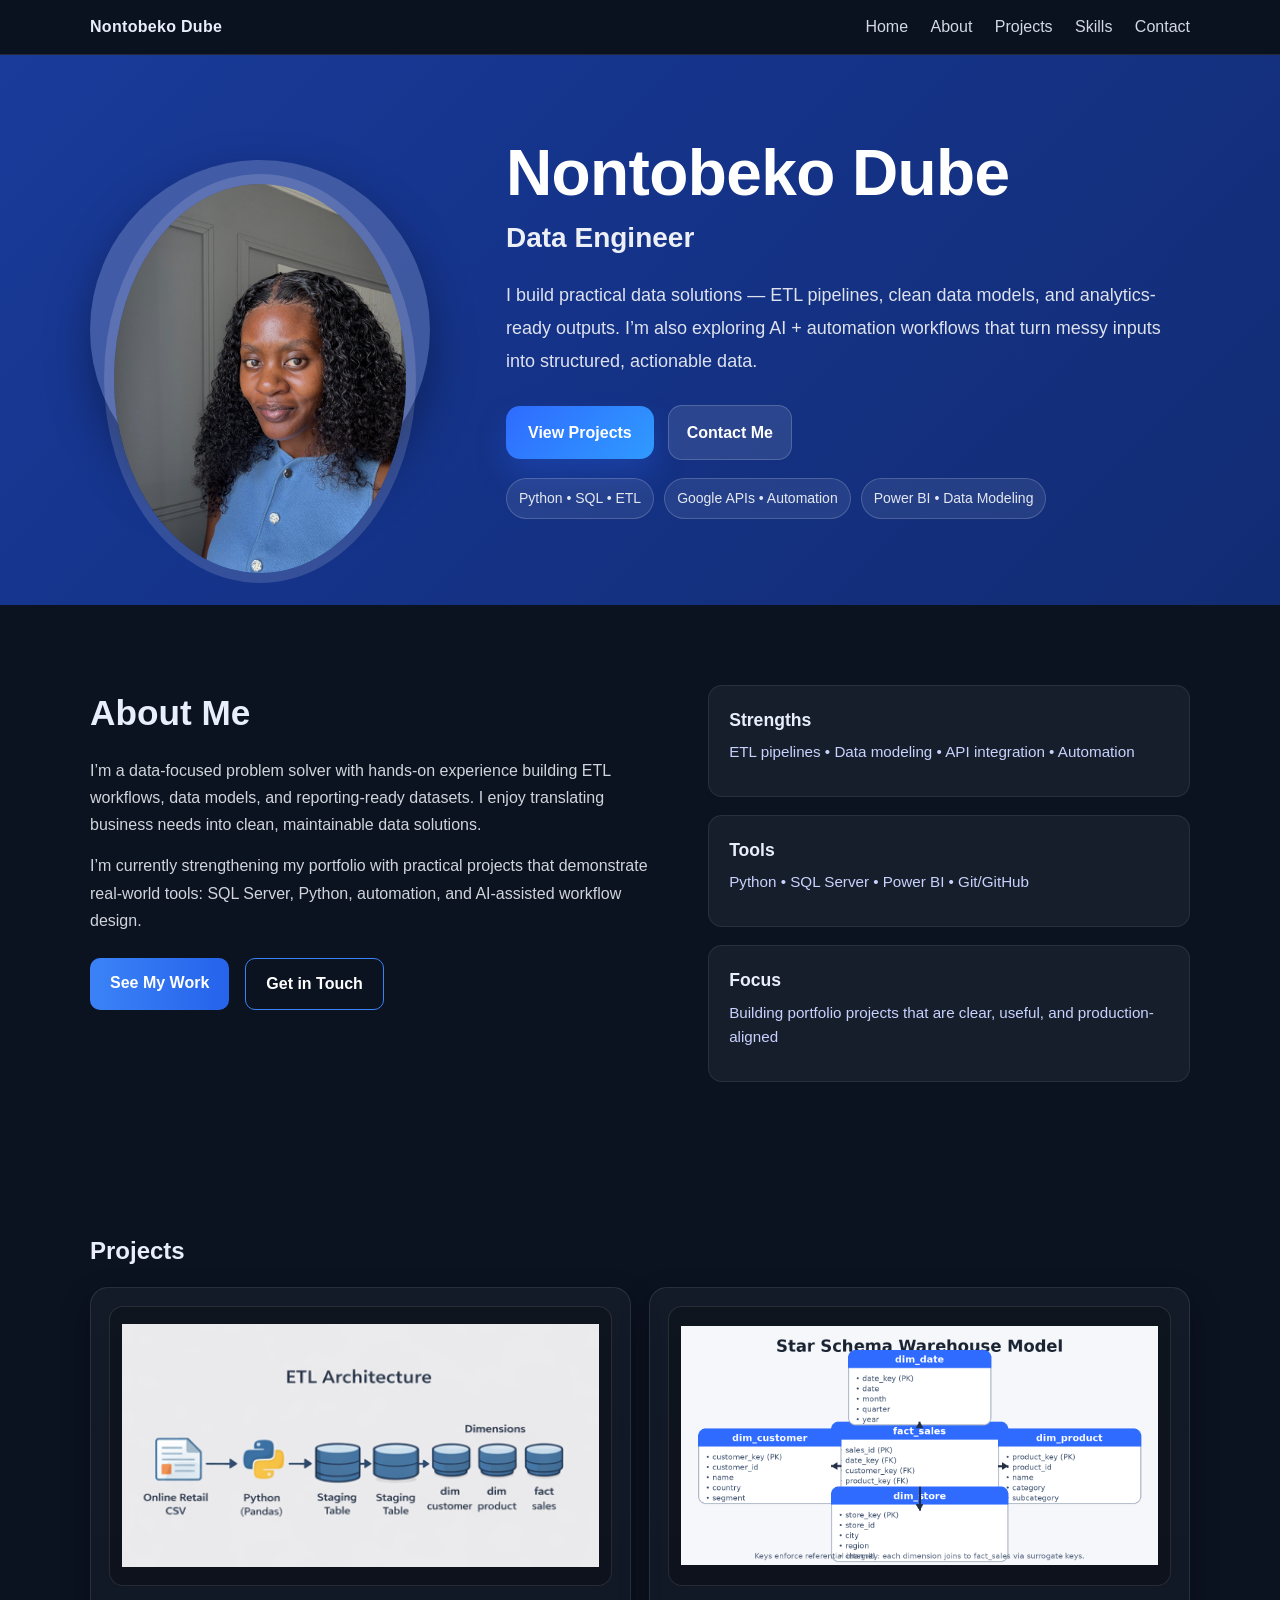
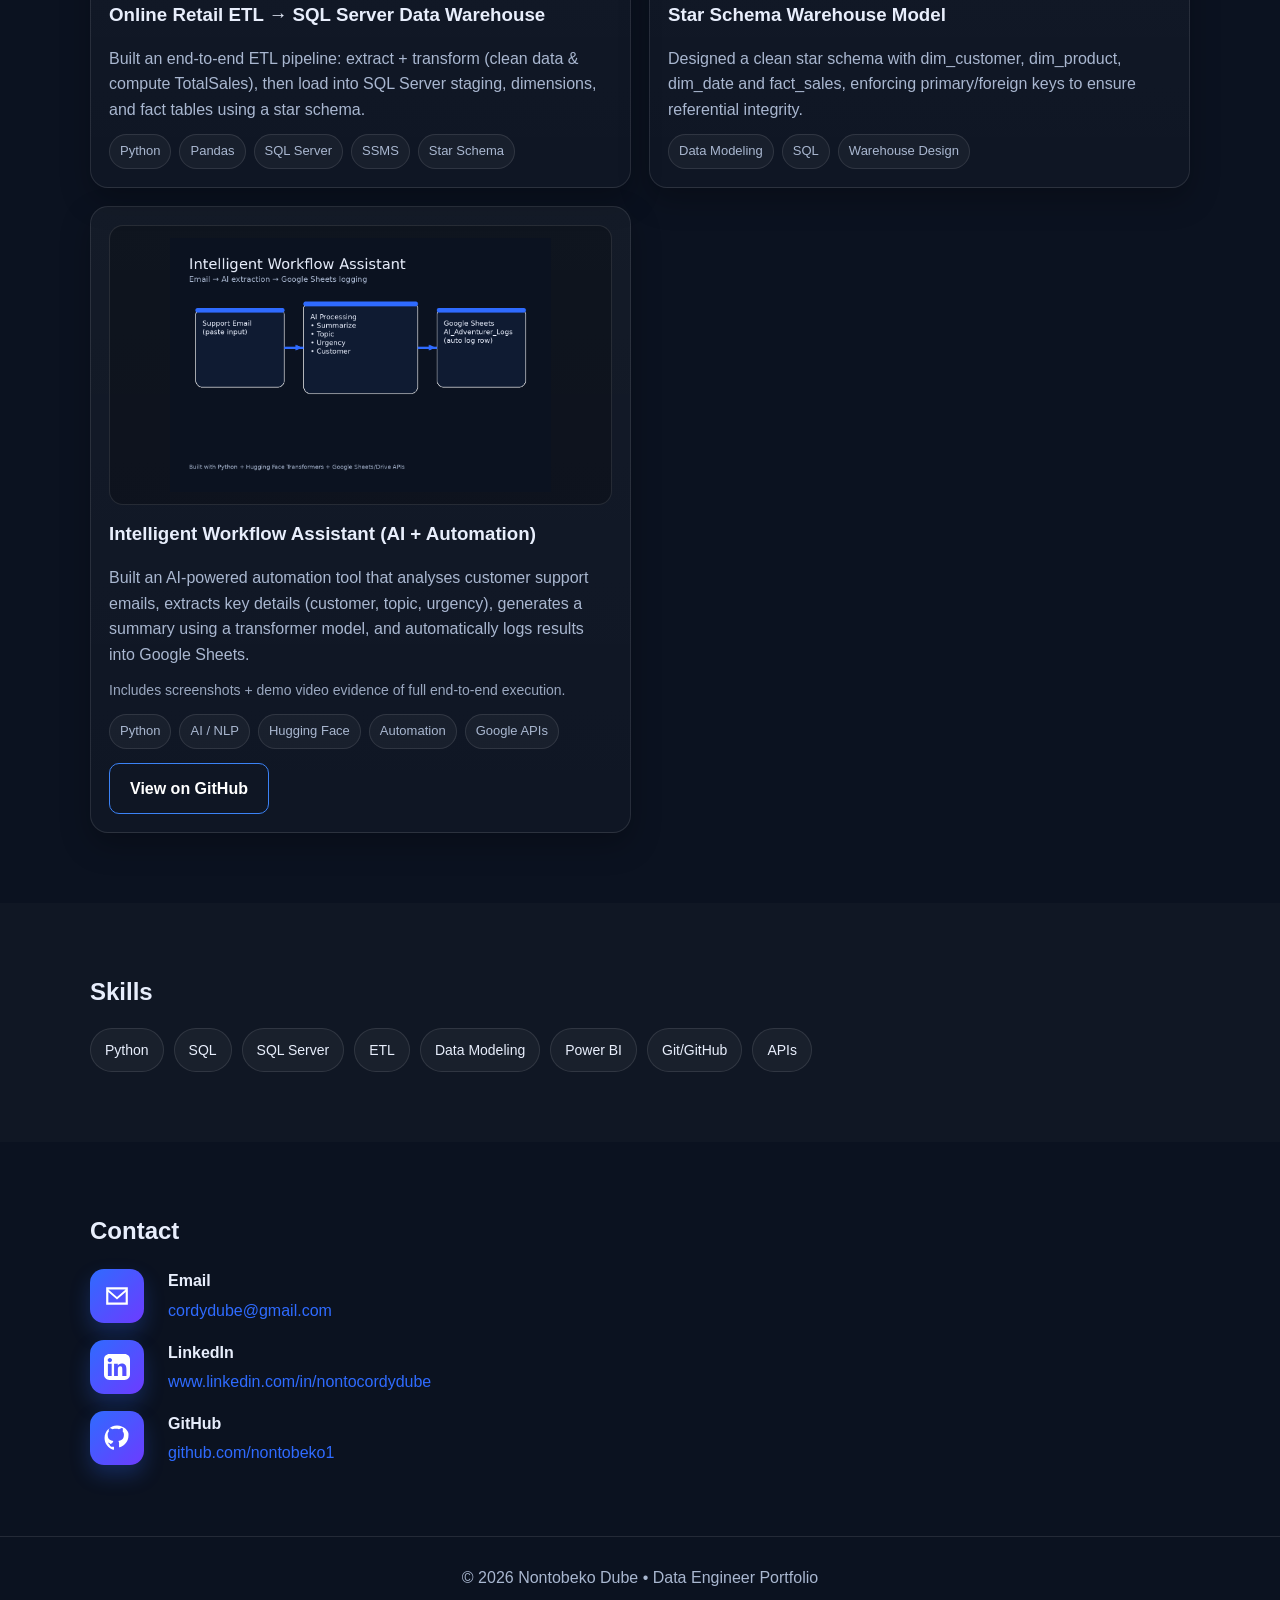
==== index.html @ 47776042 "Initial portfolio site" ====
<!DOCTYPE html>
<html lang="en">
<head>
  <meta charset="UTF-8" />
  <meta name="viewport" content="width=device-width, initial-scale=1.0" />
  <title>Nontobeko Dube | Data Engineer</title>
  <link rel="stylesheet" href="assets/css/style.css" />
</head>

<body>
  <!-- NAV -->
  <header>
    <div class="container header-inner">
      <div class="brand">Nontobeko Dube</div>
      <nav>
        <a href="#home">Home</a>
        <a href="#about">About</a>
        <a href="#projects">Projects</a>
        <a href="#skills">Skills</a>
        <a href="#contact">Contact</a>
      </nav>
    </div>
  </header>

  <!-- HERO (Screenshot-style) -->
  <section id="home" class="hero-v2">
    <div class="container hero-wrap">
      <div class="avatar-ring">
        <img src="assets/images/profile.jpeg" alt="Profile photo" />
      </div>

      <div>
        <h1>Nontobeko Dube</h1>
        <div class="role">Data Engineer</div>

        <p class="summary">
          I build practical data solutions — ETL pipelines, clean data models, and analytics-ready outputs.
          I’m also exploring AI + automation workflows that turn messy inputs into structured, actionable data.
        </p>

        <div class="cta-row">
          <a class="btn-hero" href="#projects">View Projects</a>
          <a class="btn-ghost" href="#contact">Contact Me</a>
        </div>

        <div class="hero-meta">
          <span class="meta-pill">Python • SQL • ETL</span>
          <span class="meta-pill">Google APIs • Automation</span>
          <span class="meta-pill">Power BI • Data Modeling</span>
        </div>
      </div>
    </div>
  </section>

  <!-- ABOUT (same page) -->
  <section id="about" class="about-section">
    <div class="container about-grid">
      <div class="about-text">
        <h2>About Me</h2>
        <p>
          I’m a data-focused problem solver with hands-on experience building ETL workflows, data models,
          and reporting-ready datasets. I enjoy translating business needs into clean, maintainable data solutions.
        </p>
        <p>
          I’m currently strengthening my portfolio with practical projects that demonstrate real-world tools:
          SQL Server, Python, automation, and AI-assisted workflow design.
        </p>

        <div class="about-actions">
          <a class="btn-primary" href="#projects">See My Work</a>
          <a class="btn-outline" href="#contact">Get in Touch</a>
        </div>
      </div>

      <div class="about-stats">
        <div class="stat-card">
          <h3>Strengths</h3>
          <p>ETL pipelines • Data modeling • API integration • Automation</p>
        </div>
        <div class="stat-card">
          <h3>Tools</h3>
          <p>Python • SQL Server • Power BI • Git/GitHub</p>
        </div>
        <div class="stat-card">
          <h3>Focus</h3>
          <p>Building portfolio projects that are clear, useful, and production-aligned</p>
        </div>
      </div>
    </div>
  </section>

  <!-- PROJECTS -->
  <section id="projects" class="section">
    <div class="container">
      <h2>Projects</h2>

      <div class="project-grid">
        <article class="card project-card">
          <img src="assets/images/etl_architecture.png" alt="ETL architecture diagram" />
          <div class="project-body">
            <h3>Online Retail ETL → SQL Server Data Warehouse</h3>
            <p>
              Built an end-to-end ETL pipeline: extract + transform (clean data & compute TotalSales),
              then load into SQL Server staging, dimensions, and fact tables using a star schema.
            </p>
            <div class="tags">
              <span class="tag">Python</span>
              <span class="tag">Pandas</span>
              <span class="tag">SQL Server</span>
              <span class="tag">SSMS</span>
              <span class="tag">Star Schema</span>
            </div>
          </div>
        </article>

        <article class="card project-card">
          <img src="assets/images/star_schema.png" alt="Star schema diagram" />
          <div class="project-body">
            <h3>Star Schema Warehouse Model</h3>
            <p>
              Designed a clean star schema with dim_customer, dim_product, dim_date and fact_sales,
              enforcing primary/foreign keys to ensure referential integrity.
            </p>
            <div class="tags">
              <span class="tag">Data Modeling</span>
              <span class="tag">SQL</span>
              <span class="tag">Warehouse Design</span>
            </div>
          </div>
        </article>

        <!-- NEW PROJECT CARD -->
        <article class="card project-card">
          <img src="assets/images/ai_workflow.png" alt="AI Workflow Assistant diagram" />
          <div class="project-body">
            <h3>Intelligent Workflow Assistant (AI + Automation)</h3>
            <p>
              Built an AI-powered automation tool that analyses customer support emails, extracts key details
              (customer, topic, urgency), generates a summary using a transformer model, and automatically logs
              results into Google Sheets.
            </p>
            <p class="muted">
              Includes screenshots + demo video evidence of full end-to-end execution.
            </p>

            <div class="tags">
              <span class="tag">Python</span>
              <span class="tag">AI / NLP</span>
              <span class="tag">Hugging Face</span>
              <span class="tag">Automation</span>
              <span class="tag">Google APIs</span>
            </div>

            <div class="project-links">
              <a
                href="https://github.com/nontobeko1/ai-workflow-assistant"
                target="_blank"
                rel="noopener"
                class="btn-outline"
              >
                View on GitHub
              </a>
            </div>
          </div>
        </article>
      </div>
    </div>
  </section>

  <!-- SKILLS -->
  <section id="skills" class="section alt">
    <div class="container">
      <h2>Skills</h2>

      <div class="pills">
        <span class="pill">Python</span>
        <span class="pill">SQL</span>
        <span class="pill">SQL Server</span>
        <span class="pill">ETL</span>
        <span class="pill">Data Modeling</span>
        <span class="pill">Power BI</span>
        <span class="pill">Git/GitHub</span>
        <span class="pill">APIs</span>
      </div>
    </div>
  </section>

  <!-- CONTACT -->
  <section id="contact" class="section">
    <div class="container">
      <h2>Contact</h2>

      <div class="contact-wrap">
        <div class="contact-list">
          <div class="contact-item">
            <div class="icon-square">
              <svg viewBox="0 0 24 24"><path d="M2 4h20v16H2V4zm2 2v.01L12 13l8-6.99V6H4zm0 12h16V8.236l-8 6.999-8-7V18z"/></svg>
            </div>
            <div>
              <div class="label">Email</div>
              <div class="value"><a href="mailto:cordydube@gmail.com">cordydube@gmail.com</a></div>
            </div>
          </div>

          <div class="contact-item">
            <div class="icon-square">
              <svg viewBox="0 0 24 24"><path d="M19 0H5C2.2 0 0 2.2 0 5v14c0 2.8 2.2 5 5 5h14c2.8 0 5-2.2 5-5V5c0-2.8-2.2-5-5-5zM7.1 20.4H3.6V9h3.5v11.4zM5.4 7.6c-1.1 0-2-.9-2-2s.9-2 2-2 2 .9 2 2-.9 2-2 2zM20.4 20.4h-3.5v-5.9c0-1.4 0-3.1-1.9-3.1s-2.2 1.5-2.2 3v6h-3.5V9h3.4v1.6h.1c.5-.9 1.7-1.9 3.5-1.9 3.7 0 4.4 2.4 4.4 5.6v6.1z"/></svg>
            </div>
            <div>
              <div class="label">LinkedIn</div>
              <div class="value"><a href="#" target="_blank" rel="noopener">www.linkedin.com/in/nontocordydube</a></div>
            </div>
          </div>

          <div class="contact-item">
            <div class="icon-square">
              <svg viewBox="0 0 24 24"><path d="M12 .5C5.7.5.5 5.7.5 12c0 5.1 3.3 9.4 7.9 10.9.6.1.8-.3.8-.6v-2.3c-3.2.7-3.9-1.4-3.9-1.4-.5-1.2-1.2-1.5-1.2-1.5-1-.7.1-.7.1-.7 1.1.1 1.7 1.1 1.7 1.1 1 .1 1.7-.9 2.1-1.3.1-.7.4-1.2.7-1.5-2.6-.3-5.3-1.3-5.3-5.7 0-1.3.5-2.4 1.2-3.2-.1-.3-.5-1.5.1-3.1 0 0 1-.3 3.3 1.2.9-.3 1.9-.4 2.9-.4s2 .1 2.9.4c2.3-1.5 3.3-1.2 3.3-1.2.6 1.6.2 2.8.1 3.1.7.8 1.2 1.9 1.2 3.2 0 4.4-2.7 5.4-5.3 5.7.4.3.8 1 .8 2.1v3.2c0 .3.2.7.8.6 4.6-1.5 7.9-5.8 7.9-10.9C23.5 5.7 18.3.5 12 .5z"/></svg>
            </div>
            <div>
              <div class="label">GitHub</div>
              <div class="value"><a href="https://github.com/nontobeko1" target="_blank" rel="noopener">github.com/nontobeko1</a></div>
            </div>
          </div>

        </div>
      </div>
    </div>
  </section>

  <!-- FOOTER -->
  <footer class="footer">
    <div class="container">
      © <span id="year"></span> Nontobeko Dube • Data Engineer Portfolio
    </div>
  </footer>

  <script>
    document.getElementById("year").textContent = new Date().getFullYear();
  </script>
</body>
</html>
---- assets/css/style.css ----
:root{
  --bg:#0b1220;
  --panel:#0f1b32;
  --card:#0f1a2e;
  --text:#e8eefc;
  --muted:#a9b7d0;
  --line:rgba(255,255,255,.10);
  --accent:#2f6bff;
}

*{box-sizing:border-box}
html,body{margin:0;padding:0;font-family:Arial, sans-serif;background:var(--bg);color:var(--text);line-height:1.6}
a{color:inherit}
.container{width:min(1100px,92%);margin:0 auto}
.section{padding:70px 0}
.section.alt{background:rgba(255,255,255,.02)}
h1,h2,h3{margin:0 0 16px}
p{margin:0 0 12px;color:var(--muted)}

header{
  position:sticky;top:0;z-index:50;
  background:rgba(11,18,32,.85);
  backdrop-filter: blur(10px);
  border-bottom:1px solid var(--line);
}
.header-inner{display:flex;align-items:center;justify-content:space-between;padding:14px 0}
.brand{font-weight:700;letter-spacing:.3px}
nav a{margin-left:18px;text-decoration:none;color:var(--text);opacity:.9}
nav a:hover{opacity:1}

.card{
  background:linear-gradient(180deg,rgba(255,255,255,.04),rgba(255,255,255,.02));
  border:1px solid var(--line);
  border-radius:18px;
  padding:18px;
  box-shadow:0 12px 30px rgba(0,0,0,.25);
}

.grid-2{display:grid;grid-template-columns:repeat(2,1fr);gap:18px}
@media (max-width:900px){.grid-2{grid-template-columns:1fr}}

.project-grid{display:grid;grid-template-columns:repeat(2,1fr);gap:18px}
@media (max-width:900px){.project-grid{grid-template-columns:1fr}}

.project-card img{
  width:100%;
  height:280px;
  object-fit:contain;              /* keeps diagrams readable */
  background:rgba(0,0,0,.22);
  border:1px solid var(--line);
  border-radius:14px;
  display:block;
  padding:12px;                    /* gives breathing room for diagrams */
}

.project-body{padding-top:14px}
.tags{display:flex;gap:8px;flex-wrap:wrap;margin-top:10px}
.tag{
  padding:6px 10px;border-radius:999px;
  background:rgba(255,255,255,.04);
  border:1px solid var(--line);
  color:var(--muted);font-size:13px;
}

/* NEW: project card buttons/links */
.project-links{
  margin-top: 14px;
  display: flex;
  gap: 12px;
  flex-wrap: wrap;
}

/* NEW: muted helper text */
.muted{
  color: rgba(169,183,208,0.9);
  font-size: 14px;
}

.pills{display:flex;gap:10px;flex-wrap:wrap;margin-top:10px}
.pill{
  padding:10px 14px;border-radius:999px;
  background:rgba(255,255,255,.04);
  border:1px solid var(--line);
  color:var(--text);
  font-size:14px;
  white-space:nowrap;
}

.footer{padding:28px 0;border-top:1px solid var(--line);color:var(--muted);text-align:center}

/* =========================
   HERO (Screenshot-style)
========================= */
.hero-v2{
  background: linear-gradient(135deg, #1a3b9a 0%, #15348c 35%, #122c73 100%);
  padding: 86px 0;
}

.hero-v2 .hero-wrap{
  display: grid;
  grid-template-columns: 360px 1fr;
  gap: 56px;
  align-items: center;
}

.hero-v2 .avatar-ring{
  width: 340px;
  height: 340px;
  border-radius: 50%;
  padding: 14px;
  background: rgba(255,255,255,0.18);
  box-shadow: 0 18px 45px rgba(0,0,0,0.35);
  display: grid;
  place-items: center;
}

.hero-v2 .avatar-ring img{
  width: 100%;
  height: 100%;
  border-radius: 50%;
  object-fit: cover;
  border: 10px solid rgba(255,255,255,0.14);
}

.hero-v2 h1{
  font-size: 64px;
  line-height: 1.02;
  margin: 0 0 10px;
  color: #ffffff;
  letter-spacing: -0.6px;
}

.hero-v2 .role{
  font-size: 28px;
  font-weight: 800;
  margin: 0 0 18px;
  color: rgba(255,255,255,0.92);
}

.hero-v2 .summary{
  font-size: 18px;
  line-height: 1.85;
  max-width: 760px;
  color: rgba(255,255,255,0.86);
  margin: 0 0 26px;
}

.hero-v2 .cta-row{
  display: flex;
  gap: 14px;
  align-items: center;
  flex-wrap: wrap;
}

.hero-v2 .btn-hero{
  background: linear-gradient(135deg, #2f6bff, #2f9bff);
  color: #ffffff;
  border: none;
  padding: 14px 22px;
  border-radius: 14px;
  font-weight: 800;
  text-decoration: none;
  display: inline-flex;
  align-items: center;
  gap: 10px;
  box-shadow: 0 16px 30px rgba(47,107,255,0.25);
}

.hero-v2 .btn-hero:hover{transform: translateY(-1px);}

.hero-v2 .btn-ghost{
  background: rgba(255,255,255,0.10);
  border: 1px solid rgba(255,255,255,0.18);
  color: #ffffff;
  padding: 14px 18px;
  border-radius: 14px;
  text-decoration: none;
  font-weight: 800;
}

.hero-v2 .btn-ghost:hover{background: rgba(255,255,255,0.14);}

.hero-meta{
  margin-top: 18px;
  display:flex;
  gap:10px;
  flex-wrap:wrap;
}

.meta-pill{
  display:inline-flex;
  align-items:center;
  padding:8px 12px;
  border-radius:999px;
  border:1px solid rgba(255,255,255,0.18);
  background: rgba(255,255,255,0.08);
  color: rgba(255,255,255,0.88);
  font-size: 14px;
}

@media (max-width: 900px){
  .hero-v2{padding: 58px 0;}
  .hero-v2 .hero-wrap{
    grid-template-columns: 1fr;
    text-align: center;
    gap: 26px;
  }
  .hero-v2 .avatar-ring{
    margin: 0 auto;
    width: 260px;
    height: 260px;
  }
  .hero-v2 h1{font-size: 44px;}
  .hero-v2 .role{font-size: 22px;}
  .hero-v2 .cta-row{justify-content: center;}
  .hero-meta{justify-content:center;}
}

/* =========================
   ABOUT (same page)
========================= */
.about-section {
  background: #0b1220;
  padding: 80px 0;
}

.about-grid {
  display: grid;
  grid-template-columns: 1.2fr 1fr;
  gap: 40px;
}

.about-text h2 {
  font-size: 2.2rem;
  margin-bottom: 16px;
}

.about-text p {
  color: #d1d5db;
  margin-bottom: 14px;
  line-height: 1.7;
}

.about-actions {
  margin-top: 24px;
  display: flex;
  gap: 16px;
  flex-wrap: wrap;
}

.about-stats {
  display: grid;
  gap: 18px;
}

.stat-card {
  background: rgba(255,255,255,0.05);
  border-radius: 14px;
  padding: 20px;
  border: 1px solid rgba(255,255,255,0.08);
}

.stat-card h3 {
  margin-bottom: 6px;
  font-size: 1.1rem;
}

.stat-card p {
  color: #c7d2fe;
  font-size: 0.95rem;
}

.btn-primary {
  background: linear-gradient(90deg, #3b82f6, #2563eb);
  padding: 12px 20px;
  border-radius: 10px;
  color: #fff;
  text-decoration: none;
  font-weight: 700;
}

.btn-outline {
  border: 1px solid #3b82f6;
  padding: 12px 20px;
  border-radius: 10px;
  color: #fff;
  text-decoration: none;
  font-weight: 700;
}

@media (max-width: 900px) {
  .about-grid {grid-template-columns: 1fr;}
}

/* =========================
   CONTACT (screenshot-style)
========================= */
.contact-wrap{margin-top:18px}
.contact-list{display:grid;gap:16px;max-width:720px}
.contact-item{
  display:grid;
  grid-template-columns:64px 1fr;
  gap:14px;
  align-items:center;
}
.contact-item a{color:var(--accent);text-decoration:none}
.contact-item a:hover{text-decoration:underline}
.contact-item .label{font-weight:800;color:var(--text);margin-bottom:4px}
.contact-item .value{color:var(--muted)}

.icon-square{
  width:54px;height:54px;border-radius:14px;
  background:linear-gradient(135deg,var(--accent),#6d3bff);
  display:flex;align-items:center;justify-content:center;
  box-shadow:0 10px 20px rgba(47,107,255,.25);
}
.icon-square svg{width:26px;height:26px;fill:white}
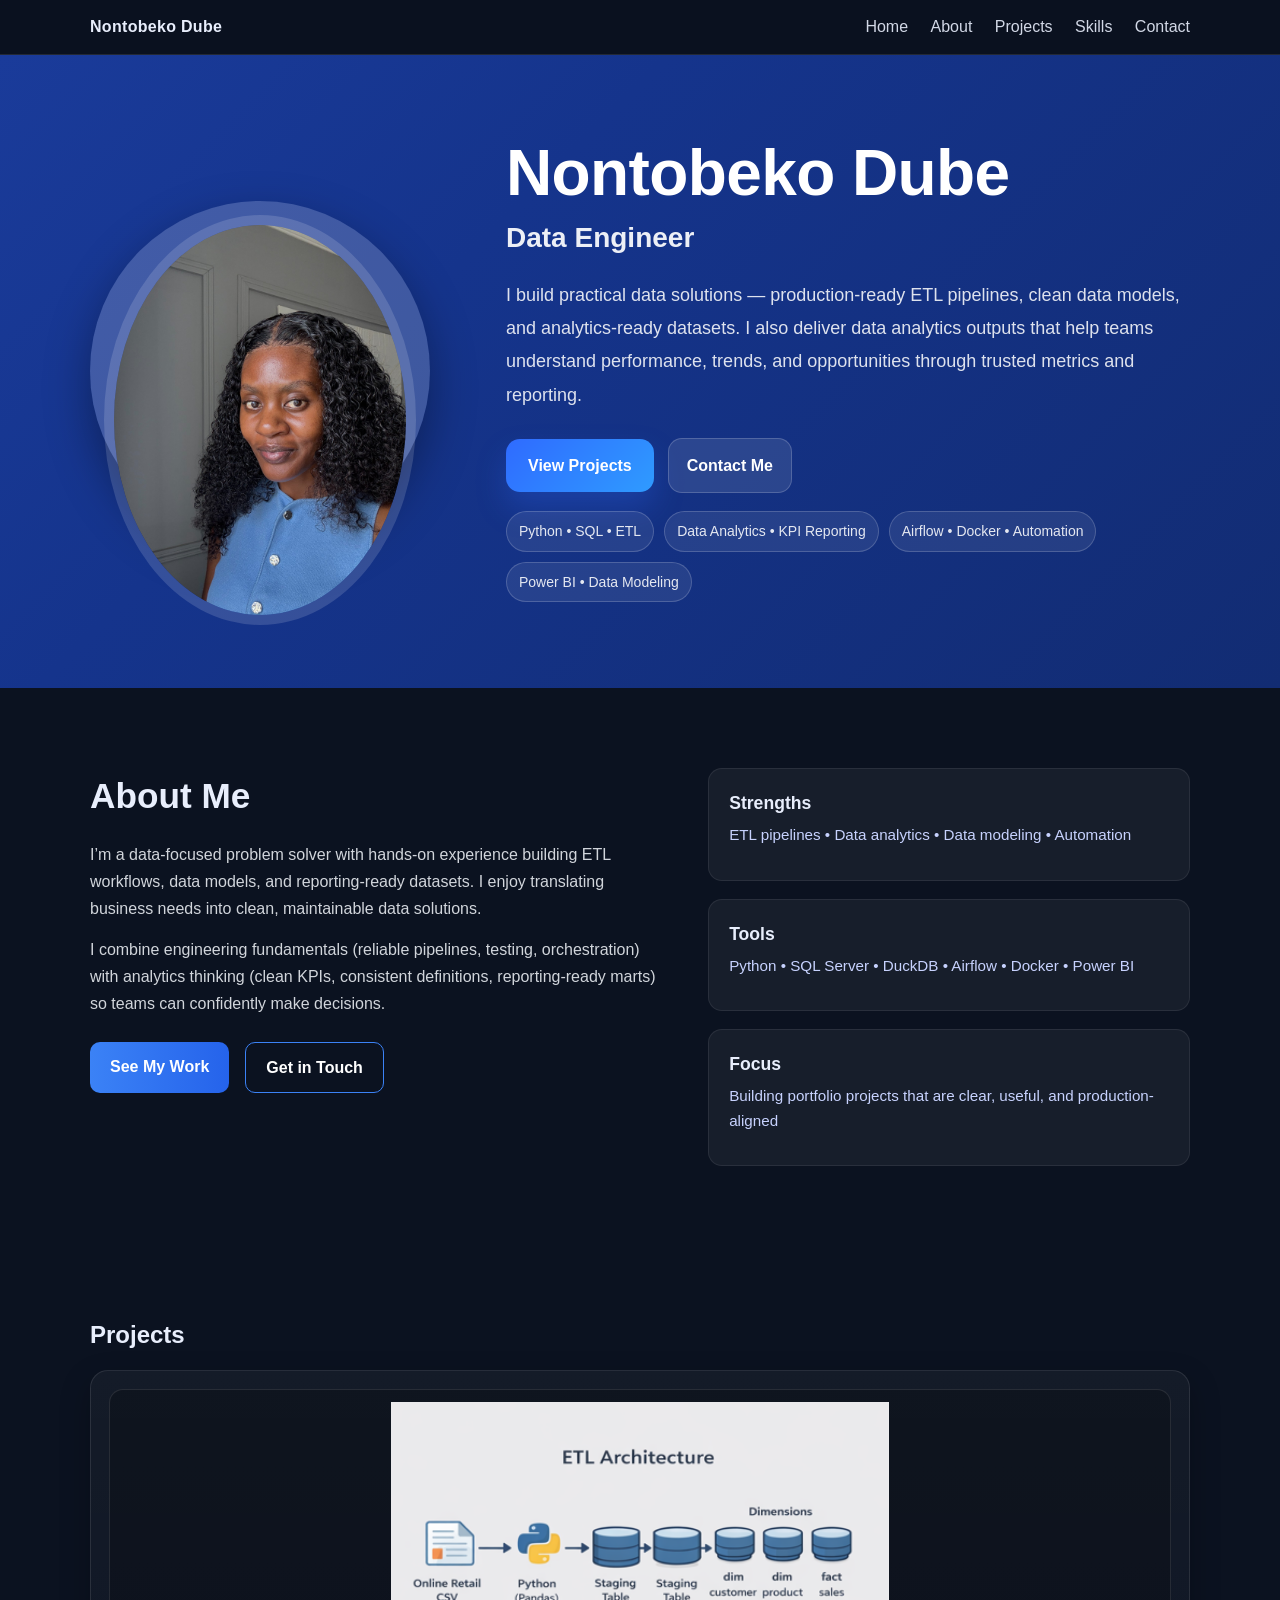
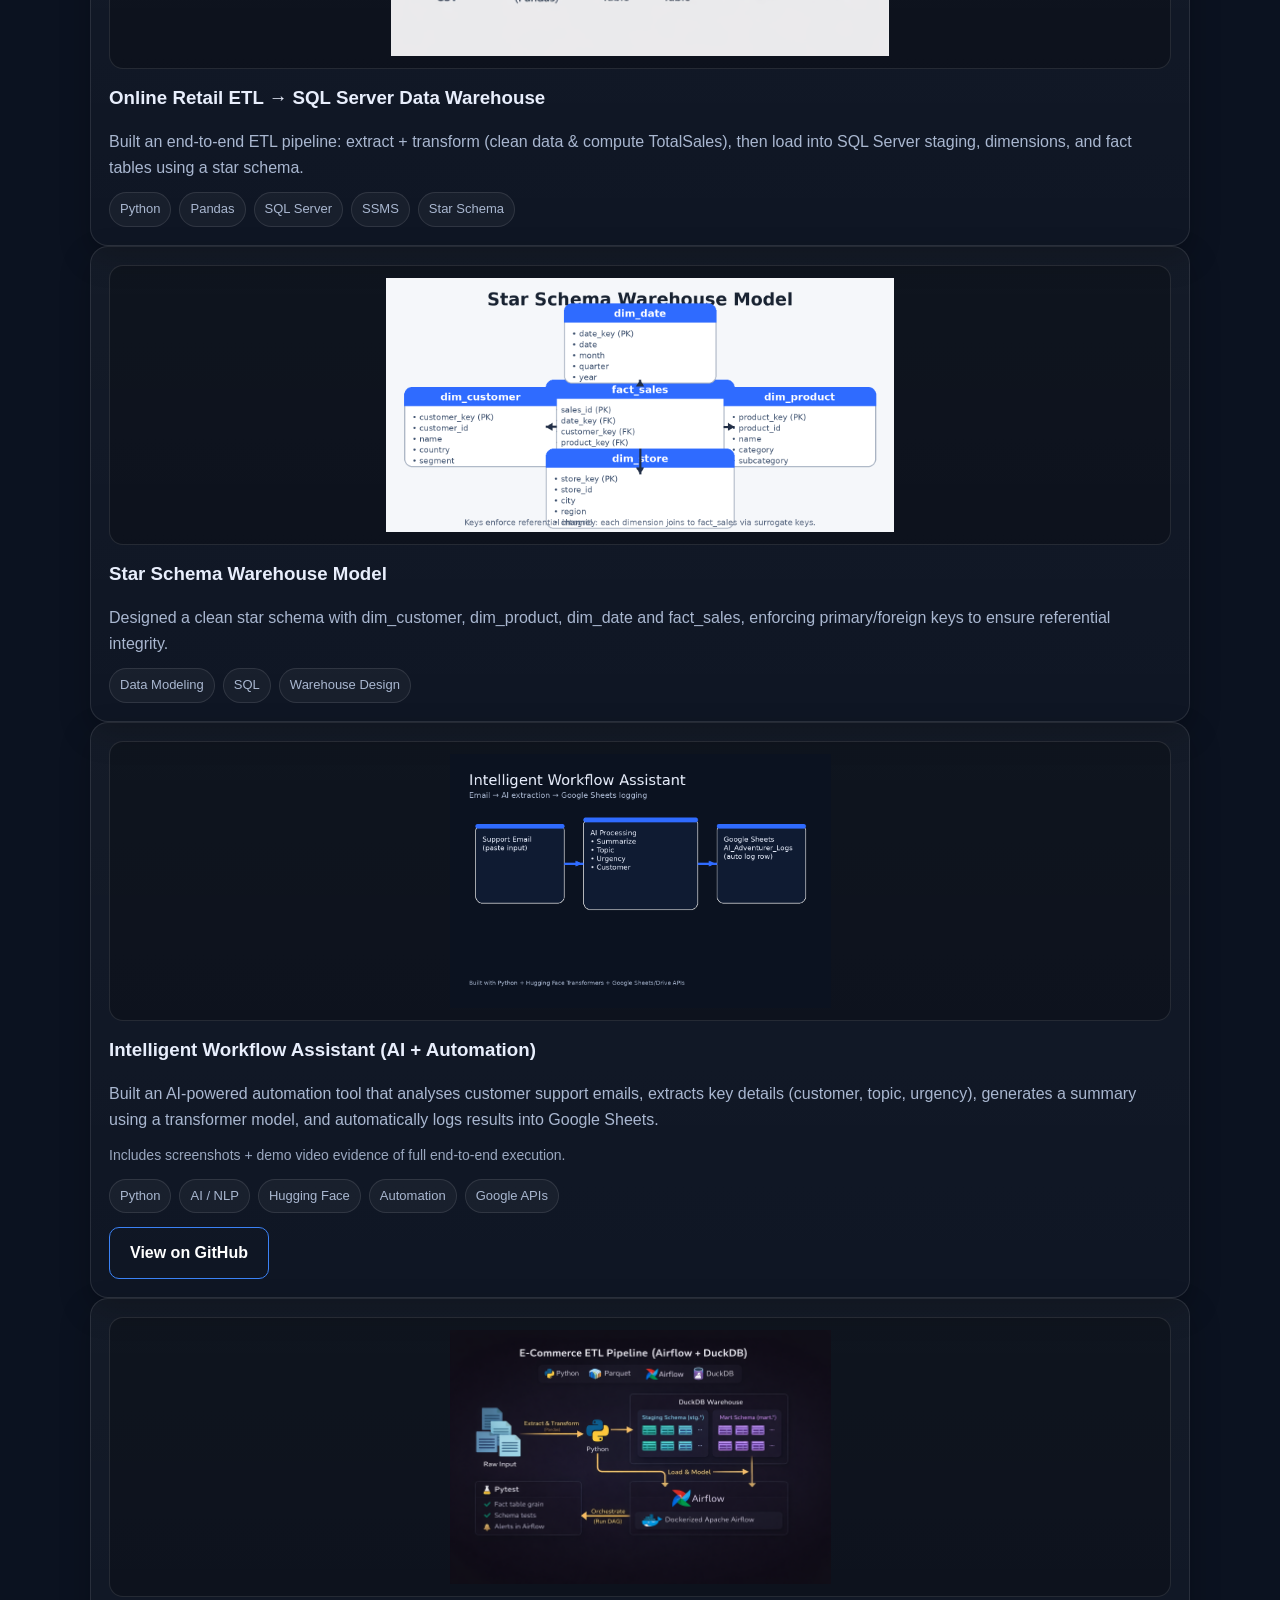
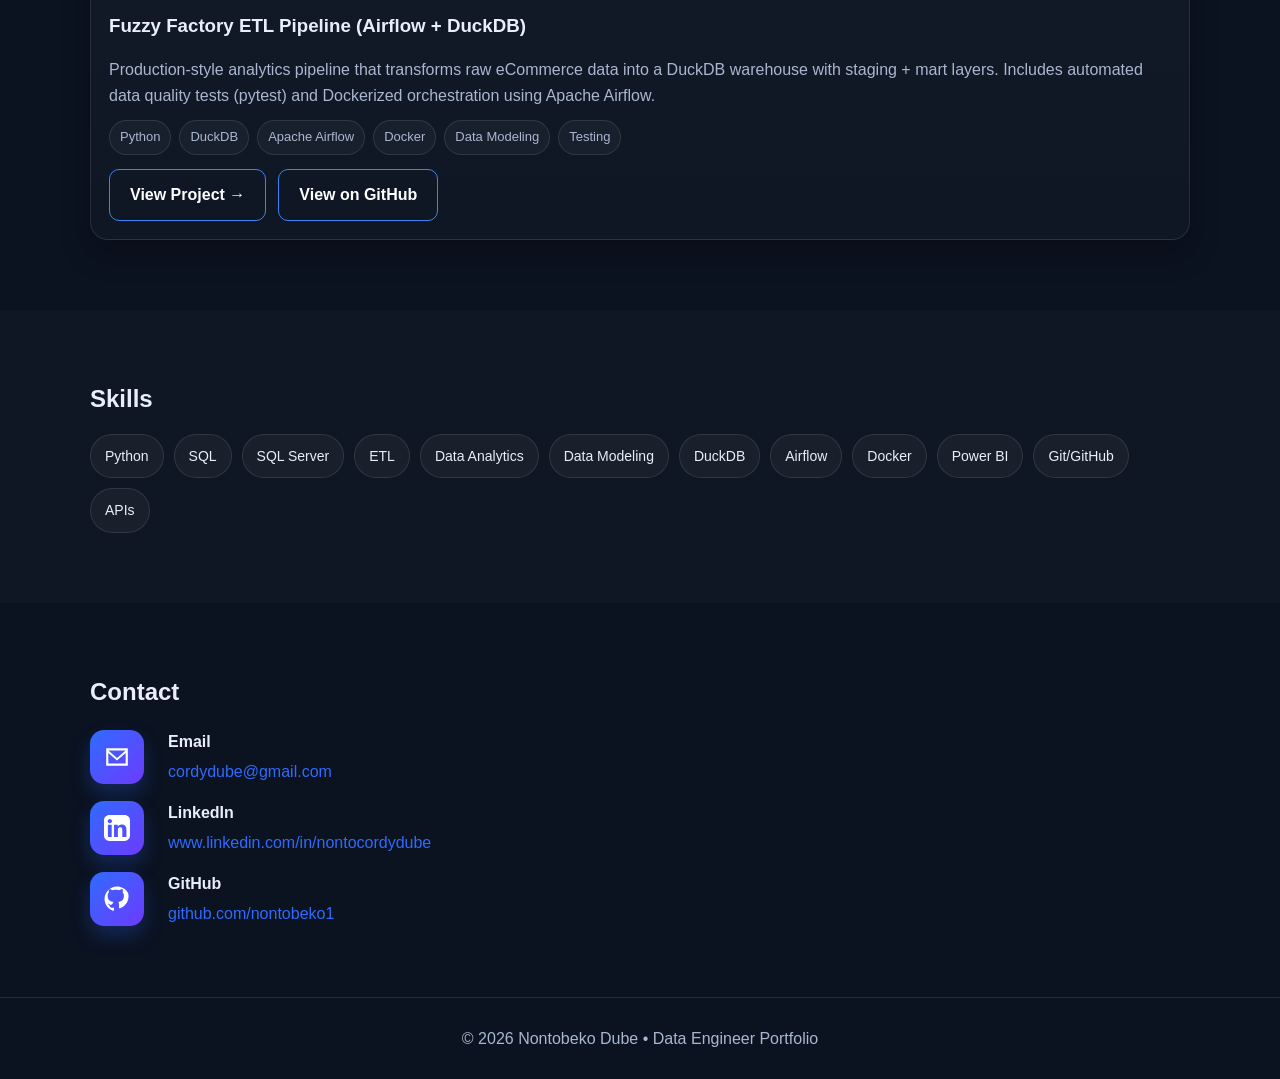
==== commit 6afa7801: "Update portfolio: Airflow ETL project and analytics-focused intro" ====
--- a/index.html
+++ b/index.html
@@ -33,9 +33,11 @@
         <h1>Nontobeko Dube</h1>
         <div class="role">Data Engineer</div>
 
+        <!-- UPDATED INTRO: data engineering + data analytics -->
         <p class="summary">
-          I build practical data solutions — ETL pipelines, clean data models, and analytics-ready outputs.
-          I’m also exploring AI + automation workflows that turn messy inputs into structured, actionable data.
+          I build practical data solutions — production-ready ETL pipelines, clean data models, and
+          analytics-ready datasets. I also deliver data analytics outputs that help teams understand performance,
+          trends, and opportunities through trusted metrics and reporting.
         </p>
 
         <div class="cta-row">
@@ -43,9 +45,11 @@
           <a class="btn-ghost" href="#contact">Contact Me</a>
         </div>
 
+        <!-- UPDATED META PILLS: strengths + tools -->
         <div class="hero-meta">
           <span class="meta-pill">Python • SQL • ETL</span>
-          <span class="meta-pill">Google APIs • Automation</span>
+          <span class="meta-pill">Data Analytics • KPI Reporting</span>
+          <span class="meta-pill">Airflow • Docker • Automation</span>
           <span class="meta-pill">Power BI • Data Modeling</span>
         </div>
       </div>
@@ -62,8 +66,8 @@
           and reporting-ready datasets. I enjoy translating business needs into clean, maintainable data solutions.
         </p>
         <p>
-          I’m currently strengthening my portfolio with practical projects that demonstrate real-world tools:
-          SQL Server, Python, automation, and AI-assisted workflow design.
+          I combine engineering fundamentals (reliable pipelines, testing, orchestration) with analytics thinking
+          (clean KPIs, consistent definitions, reporting-ready marts) so teams can confidently make decisions.
         </p>
 
         <div class="about-actions">
@@ -75,11 +79,11 @@
       <div class="about-stats">
         <div class="stat-card">
           <h3>Strengths</h3>
-          <p>ETL pipelines • Data modeling • API integration • Automation</p>
+          <p>ETL pipelines • Data analytics • Data modeling • Automation</p>
         </div>
         <div class="stat-card">
           <h3>Tools</h3>
-          <p>Python • SQL Server • Power BI • Git/GitHub</p>
+          <p>Python • SQL Server • DuckDB • Airflow • Docker • Power BI</p>
         </div>
         <div class="stat-card">
           <h3>Focus</h3>
@@ -94,8 +98,8 @@
     <div class="container">
       <h2>Projects</h2>
 
-      <div class="project-grid">
-        <article class="card project-card">
+              <!-- EXISTING PROJECT 1 -->
+        <article class="card project-card" data-category="data-engineering">
           <img src="assets/images/etl_architecture.png" alt="ETL architecture diagram" />
           <div class="project-body">
             <h3>Online Retail ETL → SQL Server Data Warehouse</h3>
@@ -113,7 +117,8 @@
           </div>
         </article>
 
-        <article class="card project-card">
+        <!-- EXISTING PROJECT 2 -->
+        <article class="card project-card" data-category="data-modeling">
           <img src="assets/images/star_schema.png" alt="Star schema diagram" />
           <div class="project-body">
             <h3>Star Schema Warehouse Model</h3>
@@ -129,8 +134,8 @@
           </div>
         </article>
 
-        <!-- NEW PROJECT CARD -->
-        <article class="card project-card">
+        <!-- EXISTING PROJECT 3 -->
+        <article class="card project-card" data-category="ai-automation">
           <img src="assets/images/ai_workflow.png" alt="AI Workflow Assistant diagram" />
           <div class="project-body">
             <h3>Intelligent Workflow Assistant (AI + Automation)</h3>
@@ -163,6 +168,43 @@
             </div>
           </div>
         </article>
+
+        <!-- NEW PROJECT 4 (Airflow + DuckDB) -->
+        <article class="card project-card" data-category="data-engineering">
+          <img src="assets/images/airflow_duckdb_etl.png" alt="Airflow DuckDB ETL architecture" />
+          <div class="project-body">
+            <h3>Fuzzy Factory ETL Pipeline (Airflow + DuckDB)</h3>
+            <p>
+              Production-style analytics pipeline that transforms raw eCommerce data into a DuckDB warehouse
+              with staging + mart layers. Includes automated data quality tests (pytest) and Dockerized
+              orchestration using Apache Airflow.
+            </p>
+
+            <div class="tags">
+              <span class="tag">Python</span>
+              <span class="tag">DuckDB</span>
+              <span class="tag">Apache Airflow</span>
+              <span class="tag">Docker</span>
+              <span class="tag">Data Modeling</span>
+              <span class="tag">Testing</span>
+            </div>
+
+            <div class="project-links">
+              <a href="etl-fuzzy-factory.html" class="btn-outline">
+                View Project →
+              </a>
+              <a
+                href="https://github.com/nontobeko1/fuzzy-factory-etl-airflow"
+                target="_blank"
+                rel="noopener"
+                class="btn-outline"
+              >
+                View on GitHub
+              </a>
+            </div>
+          </div>
+        </article>
+
       </div>
     </div>
   </section>
@@ -177,7 +219,11 @@
         <span class="pill">SQL</span>
         <span class="pill">SQL Server</span>
         <span class="pill">ETL</span>
+        <span class="pill">Data Analytics</span>
         <span class="pill">Data Modeling</span>
+        <span class="pill">DuckDB</span>
+        <span class="pill">Airflow</span>
+        <span class="pill">Docker</span>
         <span class="pill">Power BI</span>
         <span class="pill">Git/GitHub</span>
         <span class="pill">APIs</span>
@@ -235,8 +281,36 @@
   </footer>
 
   <script>
+    // year
     document.getElementById("year").textContent = new Date().getFullYear();
+
+    // projects filter
+    const filterButtons = document.querySelectorAll(".filter-btn");
+    const projectCards = document.querySelectorAll(".project-card");
+
+    function setActive(btn) {
+      filterButtons.forEach(b => b.classList.remove("active"));
+      btn.classList.add("active");
+    }
+
+    function applyFilter(filter) {
+      projectCards.forEach(card => {
+        const cat = card.getAttribute("data-category");
+        const show = (filter === "all") || (cat === filter);
+        card.style.display = show ? "" : "none";
+      });
+    }
+
+    filterButtons.forEach(btn => {
+      btn.addEventListener("click", () => {
+        const filter = btn.getAttribute("data-filter");
+        setActive(btn);
+        applyFilter(filter);
+      });
+    });
+
+    // default
+    applyFilter("all");
   </script>
 </body>
 </html>
-
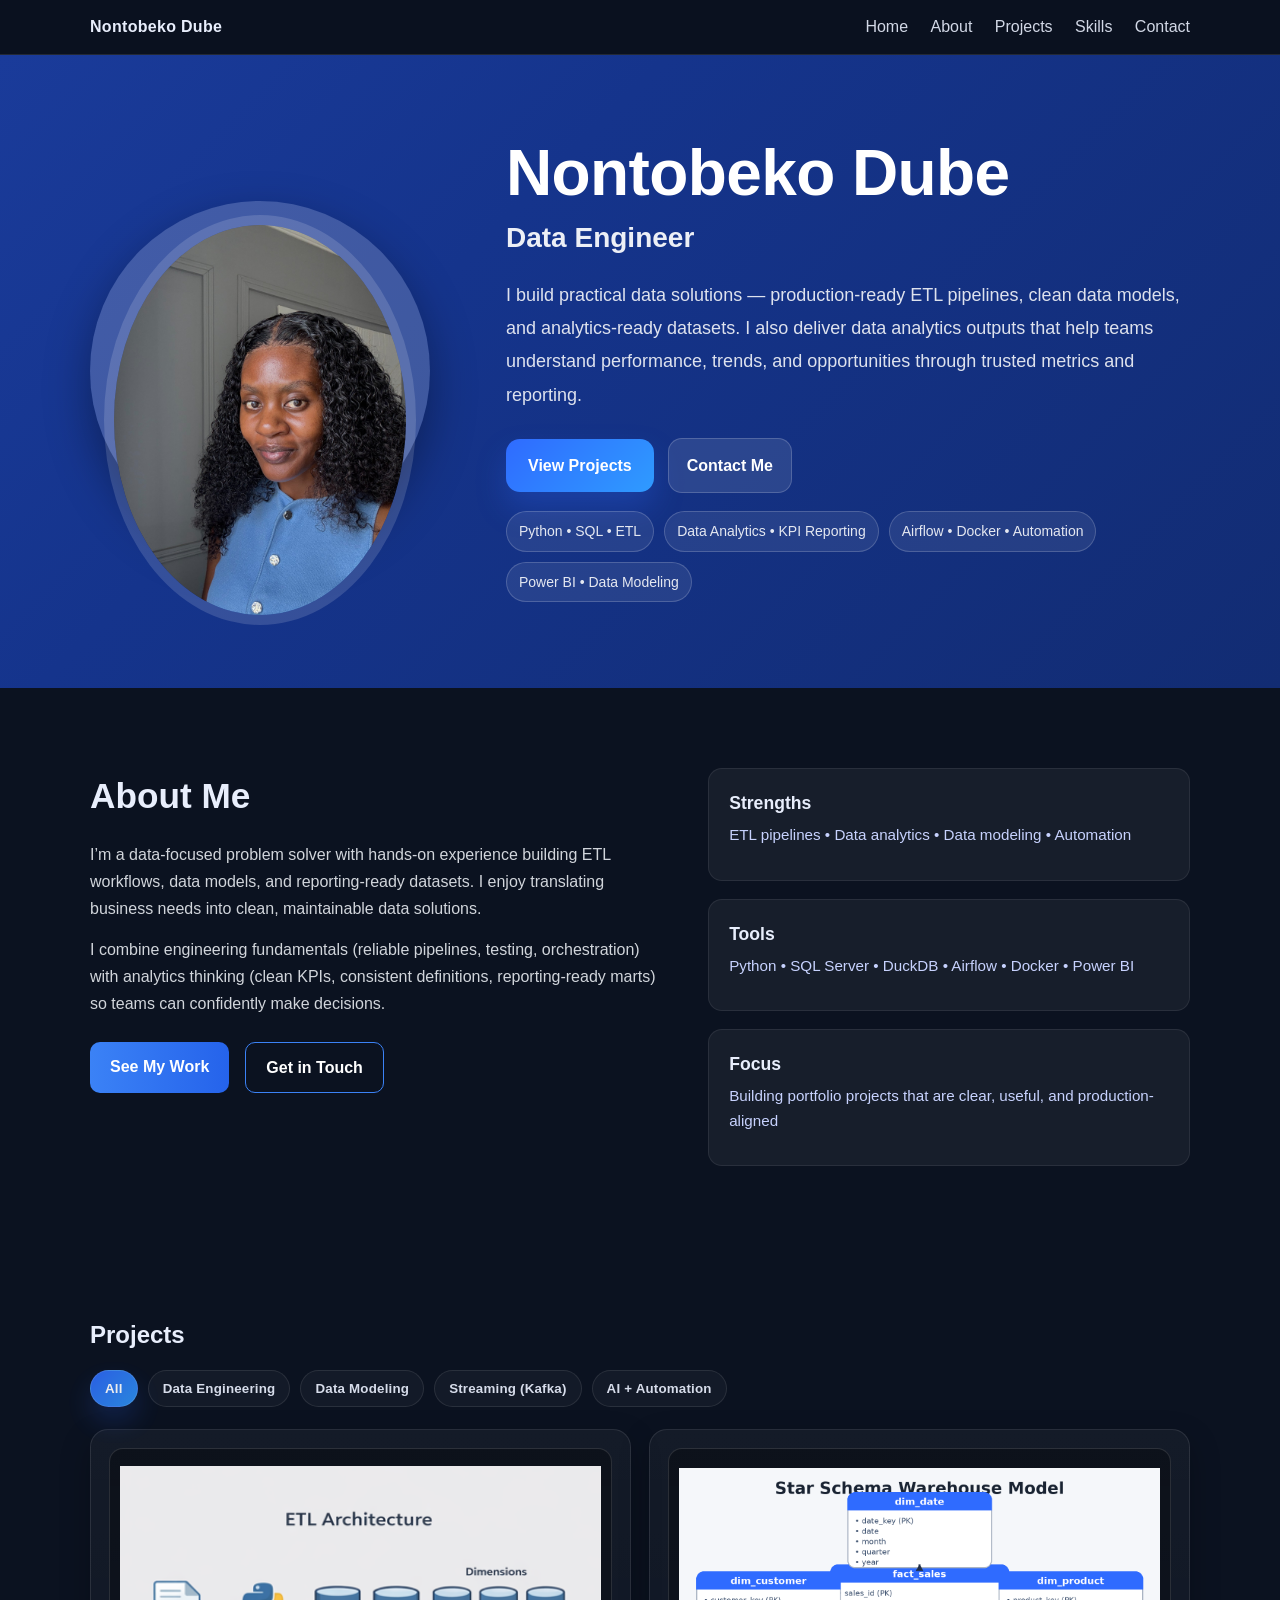
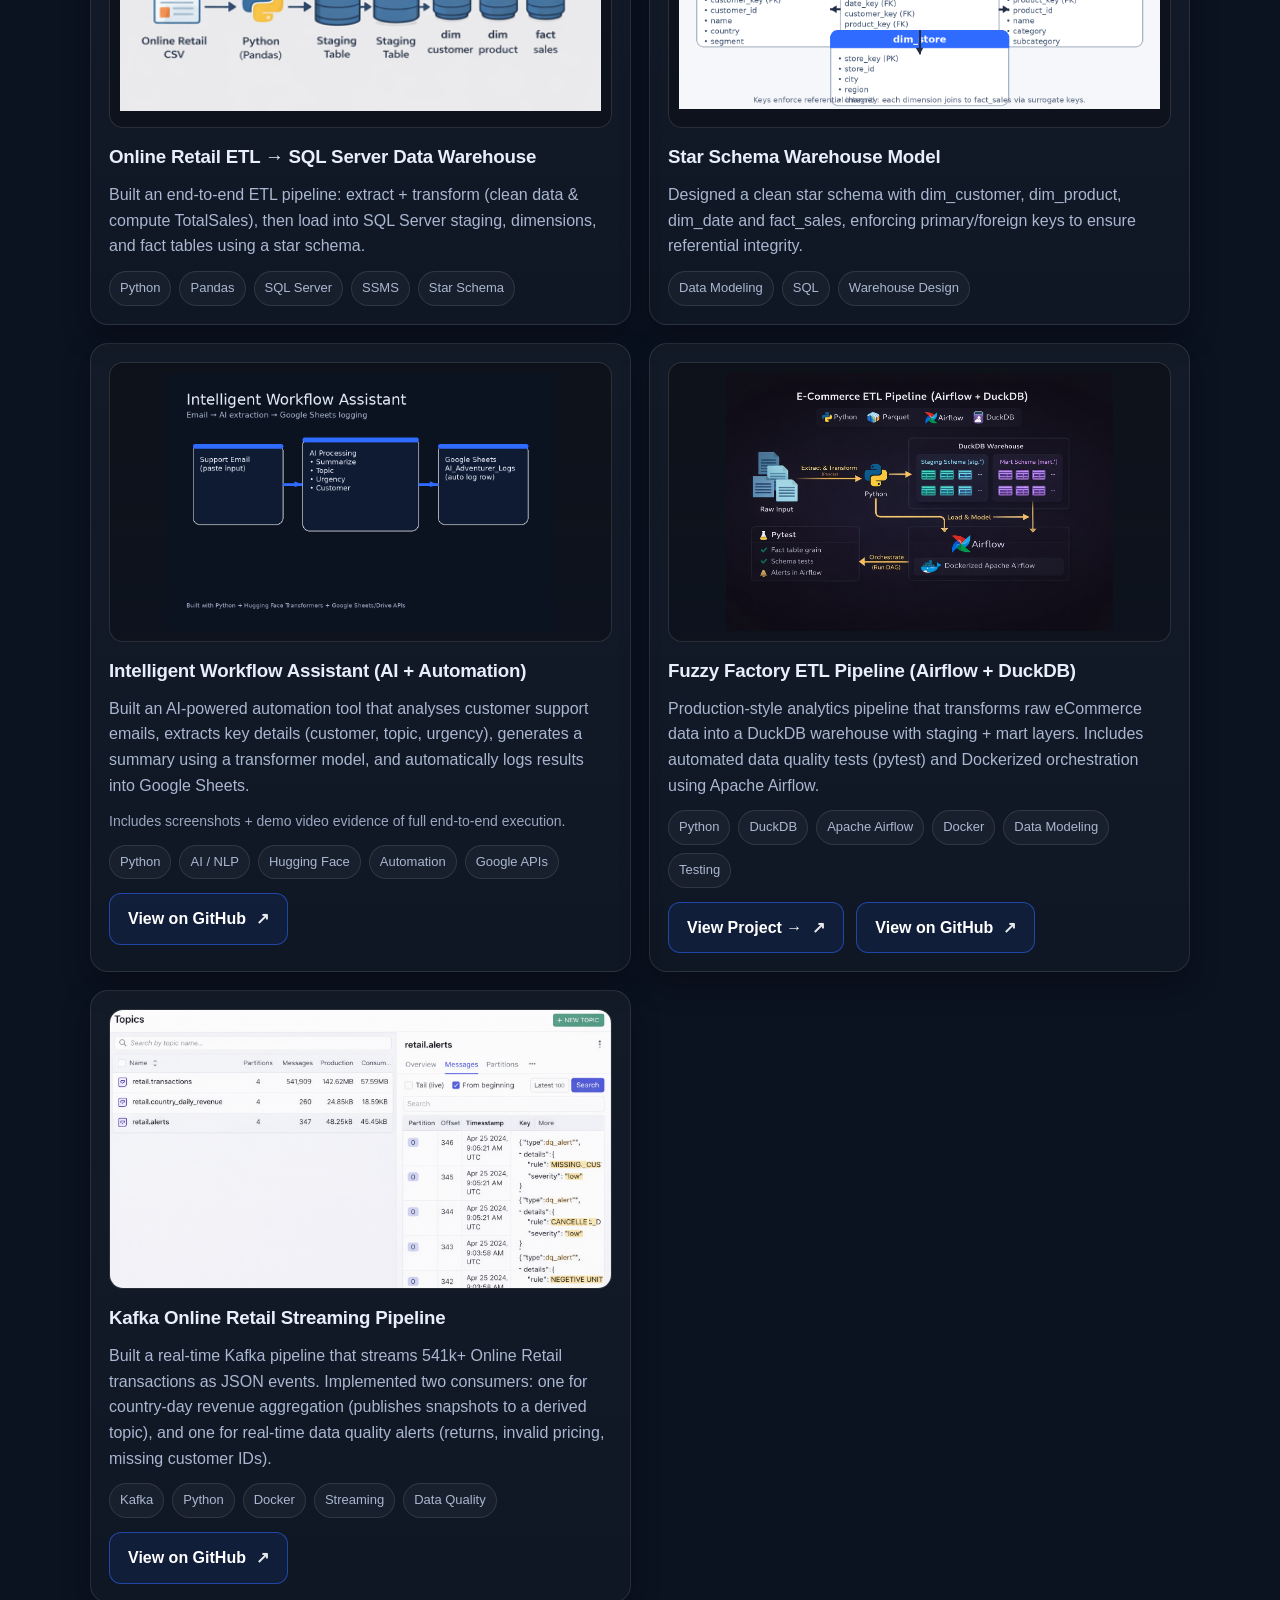
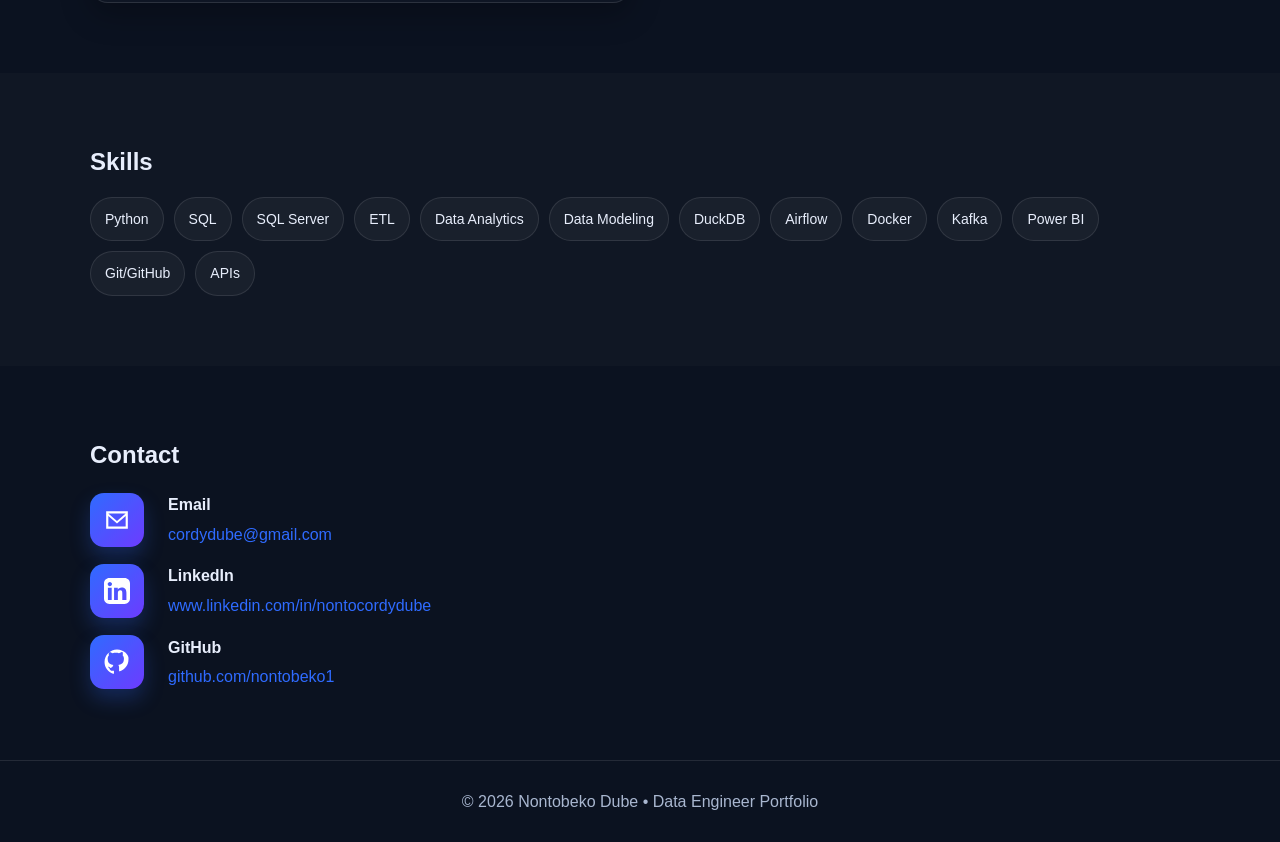
==== commit b94cf768: "feat: add Kafka streaming project and enhance project card styling" ====
--- a/index.html
+++ b/index.html
@@ -1,316 +1,365 @@
 <!DOCTYPE html>
 <html lang="en">
-<head>
-  <meta charset="UTF-8" />
-  <meta name="viewport" content="width=device-width, initial-scale=1.0" />
-  <title>Nontobeko Dube | Data Engineer</title>
-  <link rel="stylesheet" href="assets/css/style.css" />
-</head>
-
-<body>
-  <!-- NAV -->
-  <header>
-    <div class="container header-inner">
-      <div class="brand">Nontobeko Dube</div>
-      <nav>
-        <a href="#home">Home</a>
-        <a href="#about">About</a>
-        <a href="#projects">Projects</a>
-        <a href="#skills">Skills</a>
-        <a href="#contact">Contact</a>
-      </nav>
-    </div>
-  </header>
-
-  <!-- HERO (Screenshot-style) -->
-  <section id="home" class="hero-v2">
-    <div class="container hero-wrap">
-      <div class="avatar-ring">
-        <img src="assets/images/profile.jpeg" alt="Profile photo" />
-      </div>
-
-      <div>
-        <h1>Nontobeko Dube</h1>
-        <div class="role">Data Engineer</div>
-
-        <!-- UPDATED INTRO: data engineering + data analytics -->
-        <p class="summary">
-          I build practical data solutions — production-ready ETL pipelines, clean data models, and
-          analytics-ready datasets. I also deliver data analytics outputs that help teams understand performance,
-          trends, and opportunities through trusted metrics and reporting.
-        </p>
-
-        <div class="cta-row">
-          <a class="btn-hero" href="#projects">View Projects</a>
-          <a class="btn-ghost" href="#contact">Contact Me</a>
-        </div>
-
-        <!-- UPDATED META PILLS: strengths + tools -->
-        <div class="hero-meta">
-          <span class="meta-pill">Python • SQL • ETL</span>
-          <span class="meta-pill">Data Analytics • KPI Reporting</span>
-          <span class="meta-pill">Airflow • Docker • Automation</span>
-          <span class="meta-pill">Power BI • Data Modeling</span>
-        </div>
-      </div>
-    </div>
-  </section>
-
-  <!-- ABOUT (same page) -->
-  <section id="about" class="about-section">
-    <div class="container about-grid">
-      <div class="about-text">
-        <h2>About Me</h2>
-        <p>
-          I’m a data-focused problem solver with hands-on experience building ETL workflows, data models,
-          and reporting-ready datasets. I enjoy translating business needs into clean, maintainable data solutions.
-        </p>
-        <p>
-          I combine engineering fundamentals (reliable pipelines, testing, orchestration) with analytics thinking
-          (clean KPIs, consistent definitions, reporting-ready marts) so teams can confidently make decisions.
-        </p>
-
-        <div class="about-actions">
-          <a class="btn-primary" href="#projects">See My Work</a>
-          <a class="btn-outline" href="#contact">Get in Touch</a>
-        </div>
-      </div>
-
-      <div class="about-stats">
-        <div class="stat-card">
-          <h3>Strengths</h3>
-          <p>ETL pipelines • Data analytics • Data modeling • Automation</p>
-        </div>
-        <div class="stat-card">
-          <h3>Tools</h3>
-          <p>Python • SQL Server • DuckDB • Airflow • Docker • Power BI</p>
-        </div>
-        <div class="stat-card">
-          <h3>Focus</h3>
-          <p>Building portfolio projects that are clear, useful, and production-aligned</p>
-        </div>
-      </div>
-    </div>
-  </section>
-
-  <!-- PROJECTS -->
-  <section id="projects" class="section">
-    <div class="container">
-      <h2>Projects</h2>
-
-              <!-- EXISTING PROJECT 1 -->
-        <article class="card project-card" data-category="data-engineering">
-          <img src="assets/images/etl_architecture.png" alt="ETL architecture diagram" />
-          <div class="project-body">
-            <h3>Online Retail ETL → SQL Server Data Warehouse</h3>
-            <p>
-              Built an end-to-end ETL pipeline: extract + transform (clean data & compute TotalSales),
-              then load into SQL Server staging, dimensions, and fact tables using a star schema.
-            </p>
-            <div class="tags">
-              <span class="tag">Python</span>
-              <span class="tag">Pandas</span>
-              <span class="tag">SQL Server</span>
-              <span class="tag">SSMS</span>
-              <span class="tag">Star Schema</span>
-            </div>
-          </div>
-        </article>
-
-        <!-- EXISTING PROJECT 2 -->
-        <article class="card project-card" data-category="data-modeling">
-          <img src="assets/images/star_schema.png" alt="Star schema diagram" />
-          <div class="project-body">
-            <h3>Star Schema Warehouse Model</h3>
-            <p>
-              Designed a clean star schema with dim_customer, dim_product, dim_date and fact_sales,
-              enforcing primary/foreign keys to ensure referential integrity.
-            </p>
-            <div class="tags">
-              <span class="tag">Data Modeling</span>
-              <span class="tag">SQL</span>
-              <span class="tag">Warehouse Design</span>
-            </div>
-          </div>
-        </article>
-
-        <!-- EXISTING PROJECT 3 -->
-        <article class="card project-card" data-category="ai-automation">
-          <img src="assets/images/ai_workflow.png" alt="AI Workflow Assistant diagram" />
-          <div class="project-body">
-            <h3>Intelligent Workflow Assistant (AI + Automation)</h3>
-            <p>
-              Built an AI-powered automation tool that analyses customer support emails, extracts key details
-              (customer, topic, urgency), generates a summary using a transformer model, and automatically logs
-              results into Google Sheets.
-            </p>
-            <p class="muted">
-              Includes screenshots + demo video evidence of full end-to-end execution.
-            </p>
-
-            <div class="tags">
-              <span class="tag">Python</span>
-              <span class="tag">AI / NLP</span>
-              <span class="tag">Hugging Face</span>
-              <span class="tag">Automation</span>
-              <span class="tag">Google APIs</span>
-            </div>
-
-            <div class="project-links">
-              <a
-                href="https://github.com/nontobeko1/ai-workflow-assistant"
-                target="_blank"
-                rel="noopener"
-                class="btn-outline"
-              >
-                View on GitHub
-              </a>
-            </div>
-          </div>
-        </article>
-
-        <!-- NEW PROJECT 4 (Airflow + DuckDB) -->
-        <article class="card project-card" data-category="data-engineering">
-          <img src="assets/images/airflow_duckdb_etl.png" alt="Airflow DuckDB ETL architecture" />
-          <div class="project-body">
-            <h3>Fuzzy Factory ETL Pipeline (Airflow + DuckDB)</h3>
-            <p>
-              Production-style analytics pipeline that transforms raw eCommerce data into a DuckDB warehouse
-              with staging + mart layers. Includes automated data quality tests (pytest) and Dockerized
-              orchestration using Apache Airflow.
-            </p>
-
-            <div class="tags">
-              <span class="tag">Python</span>
-              <span class="tag">DuckDB</span>
-              <span class="tag">Apache Airflow</span>
-              <span class="tag">Docker</span>
-              <span class="tag">Data Modeling</span>
-              <span class="tag">Testing</span>
-            </div>
-
-            <div class="project-links">
-              <a href="etl-fuzzy-factory.html" class="btn-outline">
-                View Project →
-              </a>
-              <a
-                href="https://github.com/nontobeko1/fuzzy-factory-etl-airflow"
-                target="_blank"
-                rel="noopener"
-                class="btn-outline"
-              >
-                View on GitHub
-              </a>
-            </div>
-          </div>
-        </article>
-
-      </div>
-    </div>
-  </section>
-
-  <!-- SKILLS -->
-  <section id="skills" class="section alt">
-    <div class="container">
-      <h2>Skills</h2>
-
-      <div class="pills">
-        <span class="pill">Python</span>
-        <span class="pill">SQL</span>
-        <span class="pill">SQL Server</span>
-        <span class="pill">ETL</span>
-        <span class="pill">Data Analytics</span>
-        <span class="pill">Data Modeling</span>
-        <span class="pill">DuckDB</span>
-        <span class="pill">Airflow</span>
-        <span class="pill">Docker</span>
-        <span class="pill">Power BI</span>
-        <span class="pill">Git/GitHub</span>
-        <span class="pill">APIs</span>
-      </div>
-    </div>
-  </section>
-
-  <!-- CONTACT -->
-  <section id="contact" class="section">
-    <div class="container">
-      <h2>Contact</h2>
-
-      <div class="contact-wrap">
-        <div class="contact-list">
-          <div class="contact-item">
-            <div class="icon-square">
-              <svg viewBox="0 0 24 24"><path d="M2 4h20v16H2V4zm2 2v.01L12 13l8-6.99V6H4zm0 12h16V8.236l-8 6.999-8-7V18z"/></svg>
-            </div>
-            <div>
-              <div class="label">Email</div>
-              <div class="value"><a href="mailto:cordydube@gmail.com">cordydube@gmail.com</a></div>
-            </div>
-          </div>
-
-          <div class="contact-item">
-            <div class="icon-square">
-              <svg viewBox="0 0 24 24"><path d="M19 0H5C2.2 0 0 2.2 0 5v14c0 2.8 2.2 5 5 5h14c2.8 0 5-2.2 5-5V5c0-2.8-2.2-5-5-5zM7.1 20.4H3.6V9h3.5v11.4zM5.4 7.6c-1.1 0-2-.9-2-2s.9-2 2-2 2 .9 2 2-.9 2-2 2zM20.4 20.4h-3.5v-5.9c0-1.4 0-3.1-1.9-3.1s-2.2 1.5-2.2 3v6h-3.5V9h3.4v1.6h.1c.5-.9 1.7-1.9 3.5-1.9 3.7 0 4.4 2.4 4.4 5.6v6.1z"/></svg>
-            </div>
-            <div>
-              <div class="label">LinkedIn</div>
-              <div class="value"><a href="#" target="_blank" rel="noopener">www.linkedin.com/in/nontocordydube</a></div>
-            </div>
-          </div>
-
-          <div class="contact-item">
-            <div class="icon-square">
-              <svg viewBox="0 0 24 24"><path d="M12 .5C5.7.5.5 5.7.5 12c0 5.1 3.3 9.4 7.9 10.9.6.1.8-.3.8-.6v-2.3c-3.2.7-3.9-1.4-3.9-1.4-.5-1.2-1.2-1.5-1.2-1.5-1-.7.1-.7.1-.7 1.1.1 1.7 1.1 1.7 1.1 1 .1 1.7-.9 2.1-1.3.1-.7.4-1.2.7-1.5-2.6-.3-5.3-1.3-5.3-5.7 0-1.3.5-2.4 1.2-3.2-.1-.3-.5-1.5.1-3.1 0 0 1-.3 3.3 1.2.9-.3 1.9-.4 2.9-.4s2 .1 2.9.4c2.3-1.5 3.3-1.2 3.3-1.2.6 1.6.2 2.8.1 3.1.7.8 1.2 1.9 1.2 3.2 0 4.4-2.7 5.4-5.3 5.7.4.3.8 1 .8 2.1v3.2c0 .3.2.7.8.6 4.6-1.5 7.9-5.8 7.9-10.9C23.5 5.7 18.3.5 12 .5z"/></svg>
-            </div>
-            <div>
-              <div class="label">GitHub</div>
-              <div class="value"><a href="https://github.com/nontobeko1" target="_blank" rel="noopener">github.com/nontobeko1</a></div>
-            </div>
-          </div>
-
-        </div>
-      </div>
-    </div>
-  </section>
-
-  <!-- FOOTER -->
-  <footer class="footer">
-    <div class="container">
-      © <span id="year"></span> Nontobeko Dube • Data Engineer Portfolio
-    </div>
-  </footer>
-
-  <script>
-    // year
-    document.getElementById("year").textContent = new Date().getFullYear();
-
-    // projects filter
-    const filterButtons = document.querySelectorAll(".filter-btn");
-    const projectCards = document.querySelectorAll(".project-card");
-
-    function setActive(btn) {
-      filterButtons.forEach(b => b.classList.remove("active"));
-      btn.classList.add("active");
-    }
-
-    function applyFilter(filter) {
-      projectCards.forEach(card => {
-        const cat = card.getAttribute("data-category");
-        const show = (filter === "all") || (cat === filter);
-        card.style.display = show ? "" : "none";
+  <head>
+    <meta charset="UTF-8" />
+    <meta name="viewport" content="width=device-width, initial-scale=1.0" />
+    <title>Nontobeko Dube | Data Engineer</title>
+    <link rel="stylesheet" href="assets/css/style.css" />
+  </head>
+
+  <body>
+    <!-- NAV -->
+    <header>
+      <div class="container header-inner">
+        <div class="brand">Nontobeko Dube</div>
+        <nav>
+          <a href="#home">Home</a>
+          <a href="#about">About</a>
+          <a href="#projects">Projects</a>
+          <a href="#skills">Skills</a>
+          <a href="#contact">Contact</a>
+        </nav>
+      </div>
+    </header>
+
+    <!-- HERO (Screenshot-style) -->
+    <section id="home" class="hero-v2">
+      <div class="container hero-wrap">
+        <div class="avatar-ring">
+          <img src="assets/images/profile.jpeg" alt="Profile photo" />
+        </div>
+
+        <div>
+          <h1>Nontobeko Dube</h1>
+          <div class="role">Data Engineer</div>
+
+          <!-- UPDATED INTRO: data engineering + data analytics -->
+          <p class="summary">
+            I build practical data solutions — production-ready ETL pipelines, clean data models, and
+            analytics-ready datasets. I also deliver data analytics outputs that help teams understand performance,
+            trends, and opportunities through trusted metrics and reporting.
+          </p>
+
+          <div class="cta-row">
+            <a class="btn-hero" href="#projects">View Projects</a>
+            <a class="btn-ghost" href="#contact">Contact Me</a>
+          </div>
+
+          <!-- UPDATED META PILLS: strengths + tools -->
+          <div class="hero-meta">
+            <span class="meta-pill">Python • SQL • ETL</span>
+            <span class="meta-pill">Data Analytics • KPI Reporting</span>
+            <span class="meta-pill">Airflow • Docker • Automation</span>
+            <span class="meta-pill">Power BI • Data Modeling</span>
+          </div>
+        </div>
+      </div>
+    </section>
+
+    <!-- ABOUT (same page) -->
+    <section id="about" class="about-section">
+      <div class="container about-grid">
+        <div class="about-text">
+          <h2>About Me</h2>
+          <p>
+            I’m a data-focused problem solver with hands-on experience building ETL workflows, data models,
+            and reporting-ready datasets. I enjoy translating business needs into clean, maintainable data solutions.
+          </p>
+          <p>
+            I combine engineering fundamentals (reliable pipelines, testing, orchestration) with analytics thinking
+            (clean KPIs, consistent definitions, reporting-ready marts) so teams can confidently make decisions.
+          </p>
+
+          <div class="about-actions">
+            <a class="btn-primary" href="#projects">See My Work</a>
+            <a class="btn-outline" href="#contact">Get in Touch</a>
+          </div>
+        </div>
+
+        <div class="about-stats">
+          <div class="stat-card">
+            <h3>Strengths</h3>
+            <p>ETL pipelines • Data analytics • Data modeling • Automation</p>
+          </div>
+          <div class="stat-card">
+            <h3>Tools</h3>
+            <p>Python • SQL Server • DuckDB • Airflow • Docker • Power BI</p>
+          </div>
+          <div class="stat-card">
+            <h3>Focus</h3>
+            <p>Building portfolio projects that are clear, useful, and production-aligned</p>
+          </div>
+        </div>
+      </div>
+    </section>
+
+    <!-- PROJECTS -->
+    <section id="projects" class="section">
+      <div class="container">
+        <h2>Projects</h2>
+
+        <!-- PROJECT FILTER (UPDATED: added Streaming/Kafka) -->
+        <div
+          class="projects-filter"
+          role="tablist"
+          aria-label="Project filters"
+          style="margin: 14px 0 22px; display:flex; gap:10px; flex-wrap:wrap;"
+        >
+          <button class="filter-btn active" data-filter="all" type="button">All</button>
+          <button class="filter-btn" data-filter="data-engineering" type="button">Data Engineering</button>
+          <button class="filter-btn" data-filter="data-modeling" type="button">Data Modeling</button>
+          <button class="filter-btn" data-filter="streaming-kafka" type="button">Streaming (Kafka)</button>
+          <button class="filter-btn" data-filter="ai-automation" type="button">AI + Automation</button>
+        </div>
+
+        <div class="project-grid">
+          <!-- EXISTING PROJECT 1 -->
+          <article class="card project-card" data-category="data-engineering">
+            <img src="assets/images/etl_architecture.png" alt="ETL architecture diagram" />
+            <div class="project-body">
+              <h3>Online Retail ETL → SQL Server Data Warehouse</h3>
+              <p>
+                Built an end-to-end ETL pipeline: extract + transform (clean data & compute TotalSales),
+                then load into SQL Server staging, dimensions, and fact tables using a star schema.
+              </p>
+              <div class="tags">
+                <span class="tag">Python</span>
+                <span class="tag">Pandas</span>
+                <span class="tag">SQL Server</span>
+                <span class="tag">SSMS</span>
+                <span class="tag">Star Schema</span>
+              </div>
+            </div>
+          </article>
+
+          <!-- EXISTING PROJECT 2 -->
+          <article class="card project-card" data-category="data-modeling">
+            <img src="assets/images/star_schema.png" alt="Star schema diagram" />
+            <div class="project-body">
+              <h3>Star Schema Warehouse Model</h3>
+              <p>
+                Designed a clean star schema with dim_customer, dim_product, dim_date and fact_sales,
+                enforcing primary/foreign keys to ensure referential integrity.
+              </p>
+              <div class="tags">
+                <span class="tag">Data Modeling</span>
+                <span class="tag">SQL</span>
+                <span class="tag">Warehouse Design</span>
+              </div>
+            </div>
+          </article>
+
+          <!-- EXISTING PROJECT 3 -->
+          <article class="card project-card" data-category="ai-automation">
+            <img src="assets/images/ai_workflow.png" alt="AI Workflow Assistant diagram" />
+            <div class="project-body">
+              <h3>Intelligent Workflow Assistant (AI + Automation)</h3>
+              <p>
+                Built an AI-powered automation tool that analyses customer support emails, extracts key details
+                (customer, topic, urgency), generates a summary using a transformer model, and automatically logs
+                results into Google Sheets.
+              </p>
+              <p class="muted">
+                Includes screenshots + demo video evidence of full end-to-end execution.
+              </p>
+
+              <div class="tags">
+                <span class="tag">Python</span>
+                <span class="tag">AI / NLP</span>
+                <span class="tag">Hugging Face</span>
+                <span class="tag">Automation</span>
+                <span class="tag">Google APIs</span>
+              </div>
+
+              <div class="project-links">
+                <a
+                  href="https://github.com/nontobeko1/ai-workflow-assistant"
+                  target="_blank"
+                  rel="noopener"
+                  class="btn-outline"
+                >
+                  View on GitHub
+                </a>
+              </div>
+            </div>
+          </article>
+
+          <!-- NEW PROJECT 4 (Airflow + DuckDB) -->
+          <article class="card project-card" data-category="data-engineering">
+            <img src="assets/images/airflow_duckdb_etl.png" alt="Airflow DuckDB ETL architecture" />
+            <div class="project-body">
+              <h3>Fuzzy Factory ETL Pipeline (Airflow + DuckDB)</h3>
+              <p>
+                Production-style analytics pipeline that transforms raw eCommerce data into a DuckDB warehouse
+                with staging + mart layers. Includes automated data quality tests (pytest) and Dockerized
+                orchestration using Apache Airflow.
+              </p>
+
+              <div class="tags">
+                <span class="tag">Python</span>
+                <span class="tag">DuckDB</span>
+                <span class="tag">Apache Airflow</span>
+                <span class="tag">Docker</span>
+                <span class="tag">Data Modeling</span>
+                <span class="tag">Testing</span>
+              </div>
+
+              <div class="project-links">
+                <a href="etl-fuzzy-factory.html" class="btn-outline">
+                  View Project →
+                </a>
+                <a
+                  href="https://github.com/nontobeko1/fuzzy-factory-etl-airflow"
+                  target="_blank"
+                  rel="noopener"
+                  class="btn-outline"
+                >
+                  View on GitHub
+                </a>
+              </div>
+            </div>
+          </article>
+
+          <!-- NEW PROJECT 5 (Kafka Streaming) -->
+          <article class="card project-card" data-category="streaming-kafka">
+            <!-- You can replace this image with your Kafka UI screenshot later -->
+            <img class="kafka-shot" src="assets/images/kafka_streaming.png" alt="Kafka streaming pipeline" />
+            <div class="project-body">
+              <h3>Kafka Online Retail Streaming Pipeline</h3>
+              <p>
+                Built a real-time Kafka pipeline that streams 541k+ Online Retail transactions as JSON events.
+                Implemented two consumers: one for country-day revenue aggregation (publishes snapshots to a derived topic),
+                and one for real-time data quality alerts (returns, invalid pricing, missing customer IDs).
+              </p>
+
+              <div class="tags">
+                <span class="tag">Kafka</span>
+                <span class="tag">Python</span>
+                <span class="tag">Docker</span>
+                <span class="tag">Streaming</span>
+                <span class="tag">Data Quality</span>
+              </div>
+
+              <div class="project-links">
+                <a
+                  href="https://github.com/nontobeko1/kafka-online-retail-streaming"
+                  target="_blank"
+                  rel="noopener"
+                  class="btn-outline"
+                >
+                  View on GitHub
+                </a>
+              </div>
+            </div>
+          </article>
+
+        </div>
+      </div>
+    </section>
+
+    <!-- SKILLS -->
+    <section id="skills" class="section alt">
+      <div class="container">
+        <h2>Skills</h2>
+
+        <div class="pills">
+          <span class="pill">Python</span>
+          <span class="pill">SQL</span>
+          <span class="pill">SQL Server</span>
+          <span class="pill">ETL</span>
+          <span class="pill">Data Analytics</span>
+          <span class="pill">Data Modeling</span>
+          <span class="pill">DuckDB</span>
+          <span class="pill">Airflow</span>
+          <span class="pill">Docker</span>
+          <span class="pill">Kafka</span>
+          <span class="pill">Power BI</span>
+          <span class="pill">Git/GitHub</span>
+          <span class="pill">APIs</span>
+        </div>
+      </div>
+    </section>
+
+    <!-- CONTACT -->
+    <section id="contact" class="section">
+      <div class="container">
+        <h2>Contact</h2>
+
+        <div class="contact-wrap">
+          <div class="contact-list">
+            <div class="contact-item">
+              <div class="icon-square">
+                <svg viewBox="0 0 24 24"><path d="M2 4h20v16H2V4zm2 2v.01L12 13l8-6.99V6H4zm0 12h16V8.236l-8 6.999-8-7V18z"/></svg>
+              </div>
+              <div>
+                <div class="label">Email</div>
+                <div class="value"><a href="mailto:cordydube@gmail.com">cordydube@gmail.com</a></div>
+              </div>
+            </div>
+
+            <div class="contact-item">
+              <div class="icon-square">
+                <svg viewBox="0 0 24 24"><path d="M19 0H5C2.2 0 0 2.2 0 5v14c0 2.8 2.2 5 5 5h14c2.8 0 5-2.2 5-5V5c0-2.8-2.2-5-5-5zM7.1 20.4H3.6V9h3.5v11.4zM5.4 7.6c-1.1 0-2-.9-2-2s.9-2 2-2 2 .9 2 2-.9 2-2 2zM20.4 20.4h-3.5v-5.9c0-1.4 0-3.1-1.9-3.1s-2.2 1.5-2.2 3v6h-3.5V9h3.4v1.6h.1c.5-.9 1.7-1.9 3.5-1.9 3.7 0 4.4 2.4 4.4 5.6v6.1z"/></svg>
+              </div>
+              <div>
+                <div class="label">LinkedIn</div>
+                <div class="value"><a href="#" target="_blank" rel="noopener">www.linkedin.com/in/nontocordydube</a></div>
+              </div>
+            </div>
+
+            <div class="contact-item">
+              <div class="icon-square">
+                <svg viewBox="0 0 24 24"><path d="M12 .5C5.7.5.5 5.7.5 12c0 5.1 3.3 9.4 7.9 10.9.6.1.8-.3.8-.6v-2.3c-3.2.7-3.9-1.4-3.9-1.4-.5-1.2-1.2-1.5-1.2-1.5-1-.7.1-.7.1-.7 1.1.1 1.7 1.1 1.7 1.1 1 .1 1.7-.9 2.1-1.3.1-.7.4-1.2.7-1.5-2.6-.3-5.3-1.3-5.3-5.7 0-1.3.5-2.4 1.2-3.2-.1-.3-.5-1.5.1-3.1 0 0 1-.3 3.3 1.2.9-.3 1.9-.4 2.9-.4s2 .1 2.9.4c2.3-1.5 3.3-1.2 3.3-1.2.6 1.6.2 2.8.1 3.1.7.8 1.2 1.9 1.2 3.2 0 4.4-2.7 5.4-5.3 5.7.4.3.8 1 .8 2.1v3.2c0 .3.2.7.8.6 4.6-1.5 7.9-5.8 7.9-10.9C23.5 5.7 18.3.5 12 .5z"/></svg>
+              </div>
+              <div>
+                <div class="label">GitHub</div>
+                <div class="value"><a href="https://github.com/nontobeko1" target="_blank" rel="noopener">github.com/nontobeko1</a></div>
+              </div>
+            </div>
+
+          </div>
+        </div>
+      </div>
+    </section>
+
+    <!-- FOOTER -->
+    <footer class="footer">
+      <div class="container">
+        © <span id="year"></span> Nontobeko Dube • Data Engineer Portfolio
+      </div>
+    </footer>
+
+    <script>
+      // year
+      document.getElementById("year").textContent = new Date().getFullYear();
+
+      // projects filter
+      const filterButtons = document.querySelectorAll(".filter-btn");
+      const projectCards = document.querySelectorAll(".project-card");
+
+      function setActive(btn) {
+        filterButtons.forEach((b) => b.classList.remove("active"));
+        btn.classList.add("active");
+      }
+
+      function applyFilter(filter) {
+        projectCards.forEach((card) => {
+          const cat = card.getAttribute("data-category");
+          const show = filter === "all" || cat === filter;
+          card.style.display = show ? "" : "none";
+        });
+      }
+
+      filterButtons.forEach((btn) => {
+        btn.addEventListener("click", () => {
+          const filter = btn.getAttribute("data-filter");
+          setActive(btn);
+          applyFilter(filter);
+        });
       });
-    }
-
-    filterButtons.forEach(btn => {
-      btn.addEventListener("click", () => {
-        const filter = btn.getAttribute("data-filter");
-        setActive(btn);
-        applyFilter(filter);
-      });
-    });
-
-    // default
-    applyFilter("all");
-  </script>
-</body>
+
+      // default
+      applyFilter("all");
+    </script>
+  </body>
 </html>
--- a/assets/css/style.css
+++ b/assets/css/style.css
@@ -316,4 +316,130 @@
 }
 .icon-square svg{width:26px;height:26px;fill:white}
 
-
+/* =========================
+   PROJECT FILTER (Premium)
+========================= */
+.projects-filter{
+  margin: 14px 0 22px;
+  display:flex;
+  gap:10px;
+  flex-wrap:wrap;
+}
+
+.filter-btn{
+  appearance:none;
+  border:1px solid var(--line);
+  background: rgba(255,255,255,.04);
+  color: var(--text);
+  padding: 10px 14px;
+  border-radius: 999px;
+  font-weight: 800;
+  letter-spacing: .2px;
+  cursor:pointer;
+  transition: transform .15s ease, background .15s ease, border-color .15s ease, box-shadow .15s ease, opacity .15s ease;
+  opacity: .92;
+}
+
+.filter-btn:hover{
+  opacity: 1;
+  transform: translateY(-1px);
+  background: rgba(255,255,255,.06);
+  border-color: rgba(255,255,255,.16);
+  box-shadow: 0 10px 20px rgba(0,0,0,.18);
+}
+
+.filter-btn:active{
+  transform: translateY(0px);
+}
+
+.filter-btn.active{
+  background: linear-gradient(135deg, rgba(47,107,255,.95), rgba(47,155,255,.92));
+  border-color: rgba(255,255,255,.12);
+  color: #ffffff;
+  box-shadow: 0 14px 28px rgba(47,107,255,.22);
+}
+
+/* keyboard focus */
+.filter-btn:focus-visible{
+  outline: 3px solid rgba(47,107,255,.45);
+  outline-offset: 2px;
+}
+
+/* =========================
+   PROJECT CARDS (More polish)
+========================= */
+.project-card{
+  transition: transform .18s ease, box-shadow .18s ease, border-color .18s ease;
+}
+
+.project-card:hover{
+  transform: translateY(-3px);
+  border-color: rgba(255,255,255,.16);
+  box-shadow: 0 18px 40px rgba(0,0,0,.32);
+}
+
+/* Improve project titles readability */
+.project-body h3{
+  margin: 0 0 10px;
+  letter-spacing: -0.2px;
+}
+
+/* =========================
+   PROJECT IMAGE (Better contrast)
+========================= */
+.project-card img{
+  background: linear-gradient(180deg, rgba(0,0,0,.32), rgba(0,0,0,.22));
+  border: 1px solid rgba(255,255,255,.12);
+  padding: 10px;                 /* slightly tighter so screenshots look bigger */
+}
+
+/* If you want Kafka screenshot to feel more "screen-like" */
+.project-card img.kpi-shot,
+.project-card img.kafka-shot{
+  object-fit: cover;             /* looks better for UI screenshots */
+  padding: 0;
+}
+
+/* =========================
+   PROJECT LINKS (Buttons)
+========================= */
+.project-links .btn-outline{
+  display:inline-flex;
+  align-items:center;
+  justify-content:center;
+  gap:10px;
+  padding: 12px 18px;
+  border-radius: 12px;
+  border: 1px solid rgba(47,107,255,.55);
+  background: rgba(47,107,255,.10);
+  color: #ffffff;
+  text-decoration:none;
+  font-weight: 800;
+  transition: transform .15s ease, background .15s ease, border-color .15s ease, box-shadow .15s ease;
+}
+
+.project-links .btn-outline:hover{
+  transform: translateY(-1px);
+  background: rgba(47,107,255,.16);
+  border-color: rgba(47,107,255,.75);
+  box-shadow: 0 12px 24px rgba(47,107,255,.18);
+}
+
+.project-links .btn-outline:active{
+  transform: translateY(0px);
+}
+
+/* Optional: add an arrow to "View Project" links */
+.project-links a.btn-outline::after{
+  content: " ↗";
+  opacity: .9;
+}
+
+/* =========================
+   MOBILE TWEAKS
+========================= */
+@media (max-width: 900px){
+  .filter-btn{ width: auto; }
+  .project-card img{ height: 240px; }
+}
+
